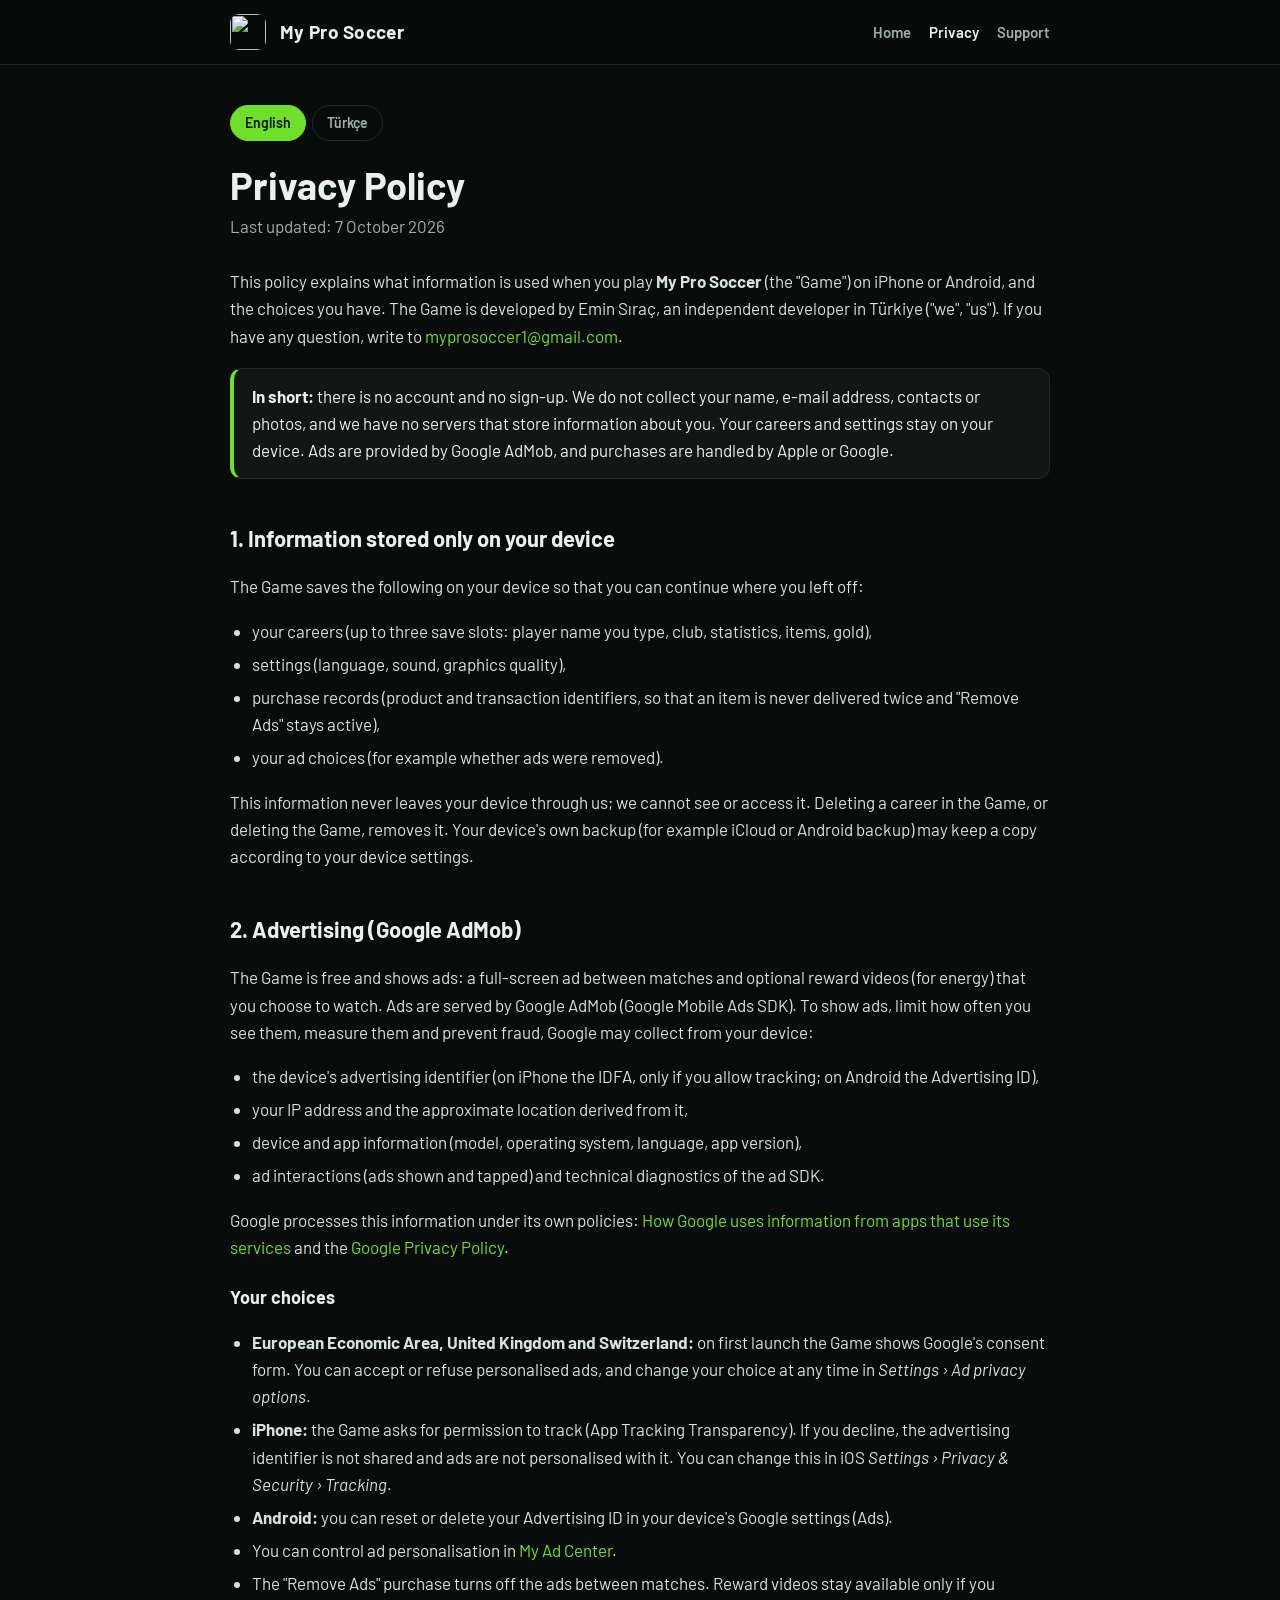
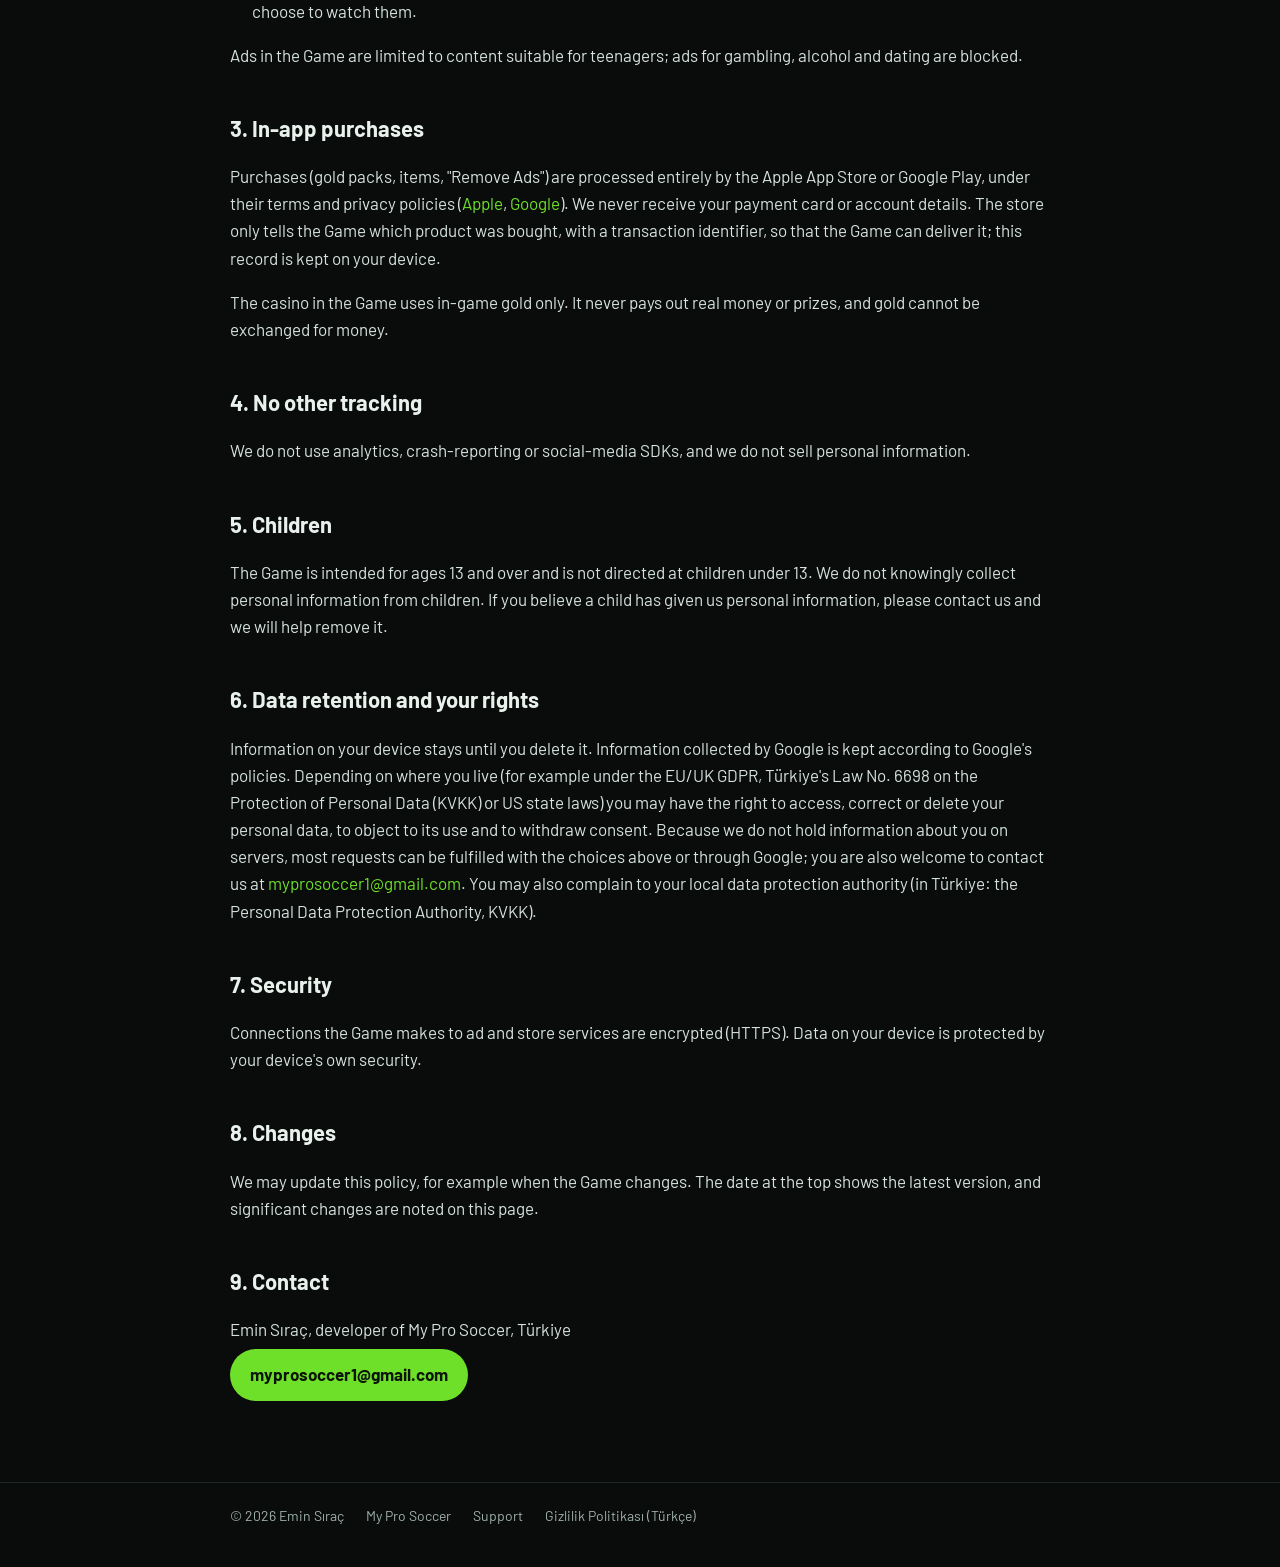
==== privacy.html @ 1764d3f1 "Site: home, privacy policy, support (EN/TR), app-ads.txt" ====
<!doctype html>
<html lang="en">
<head>
<meta charset="utf-8">
<meta name="viewport" content="width=device-width, initial-scale=1">
<title>Privacy Policy · My Pro Soccer</title>
<meta name="description" content="Privacy Policy of the mobile game My Pro Soccer.">
<link rel="icon" type="image/png" href="img/icon.png">
<link rel="apple-touch-icon" href="img/icon.png">
<link rel="preconnect" href="https://fonts.googleapis.com">
<link rel="preconnect" href="https://fonts.gstatic.com" crossorigin>
<link href="https://fonts.googleapis.com/css2?family=Barlow:wght@400;500;600;700&display=swap" rel="stylesheet">
<link rel="stylesheet" href="style.css">
</head>
<body>
<header class="top">
  <div class="wrap">
    <img src="img/icon.png" alt="">
    <span class="brand">My Pro Soccer</span>
    <nav>
      <a href="index.html">Home</a>
      <a href="privacy.html" class="on">Privacy</a>
      <a href="support.html">Support</a>
    </nav>
  </div>
</header>

<main>
  <article class="wrap">
    <div class="lang"><a href="privacy.html" class="on">English</a><a href="gizlilik.html">Türkçe</a></div>
    <h1>Privacy Policy</h1>
    <p class="date">Last updated: 7 October 2026</p>

    <p>This policy explains what information is used when you play <strong>My Pro Soccer</strong> (the "Game") on iPhone or Android, and the choices you have. The Game is developed by Emin Sıraç, an independent developer in Türkiye ("we", "us"). If you have any question, write to <a href="mailto:myprosoccer1@gmail.com">myprosoccer1@gmail.com</a>.</p>

    <div class="note"><strong>In short:</strong> there is no account and no sign-up. We do not collect your name, e-mail address, contacts or photos, and we have no servers that store information about you. Your careers and settings stay on your device. Ads are provided by Google AdMob, and purchases are handled by Apple or Google.</div>

    <h2>1. Information stored only on your device</h2>
    <p>The Game saves the following on your device so that you can continue where you left off:</p>
    <ul>
      <li>your careers (up to three save slots: player name you type, club, statistics, items, gold),</li>
      <li>settings (language, sound, graphics quality),</li>
      <li>purchase records (product and transaction identifiers, so that an item is never delivered twice and "Remove Ads" stays active),</li>
      <li>your ad choices (for example whether ads were removed).</li>
    </ul>
    <p>This information never leaves your device through us; we cannot see or access it. Deleting a career in the Game, or deleting the Game, removes it. Your device's own backup (for example iCloud or Android backup) may keep a copy according to your device settings.</p>

    <h2>2. Advertising (Google AdMob)</h2>
    <p>The Game is free and shows ads: a full-screen ad between matches and optional reward videos (for energy) that you choose to watch. Ads are served by Google AdMob (Google Mobile Ads SDK). To show ads, limit how often you see them, measure them and prevent fraud, Google may collect from your device:</p>
    <ul>
      <li>the device's advertising identifier (on iPhone the IDFA, only if you allow tracking; on Android the Advertising ID),</li>
      <li>your IP address and the approximate location derived from it,</li>
      <li>device and app information (model, operating system, language, app version),</li>
      <li>ad interactions (ads shown and tapped) and technical diagnostics of the ad SDK.</li>
    </ul>
    <p>Google processes this information under its own policies: <a href="https://policies.google.com/technologies/partner-sites" rel="noopener">How Google uses information from apps that use its services</a> and the <a href="https://policies.google.com/privacy" rel="noopener">Google Privacy Policy</a>.</p>
    <h3>Your choices</h3>
    <ul>
      <li><strong>European Economic Area, United Kingdom and Switzerland:</strong> on first launch the Game shows Google's consent form. You can accept or refuse personalised ads, and change your choice at any time in <em>Settings › Ad privacy options</em>.</li>
      <li><strong>iPhone:</strong> the Game asks for permission to track (App Tracking Transparency). If you decline, the advertising identifier is not shared and ads are not personalised with it. You can change this in iOS <em>Settings › Privacy &amp; Security › Tracking</em>.</li>
      <li><strong>Android:</strong> you can reset or delete your Advertising ID in your device's Google settings (Ads).</li>
      <li>You can control ad personalisation in <a href="https://myadcenter.google.com" rel="noopener">My Ad Center</a>.</li>
      <li>The "Remove Ads" purchase turns off the ads between matches. Reward videos stay available only if you choose to watch them.</li>
    </ul>
    <p>Ads in the Game are limited to content suitable for teenagers; ads for gambling, alcohol and dating are blocked.</p>

    <h2>3. In-app purchases</h2>
    <p>Purchases (gold packs, items, "Remove Ads") are processed entirely by the Apple App Store or Google Play, under their terms and privacy policies (<a href="https://www.apple.com/legal/privacy/" rel="noopener">Apple</a>, <a href="https://policies.google.com/privacy" rel="noopener">Google</a>). We never receive your payment card or account details. The store only tells the Game which product was bought, with a transaction identifier, so that the Game can deliver it; this record is kept on your device.</p>
    <p>The casino in the Game uses in-game gold only. It never pays out real money or prizes, and gold cannot be exchanged for money.</p>

    <h2>4. No other tracking</h2>
    <p>We do not use analytics, crash-reporting or social-media SDKs, and we do not sell personal information.</p>

    <h2>5. Children</h2>
    <p>The Game is intended for ages 13 and over and is not directed at children under 13. We do not knowingly collect personal information from children. If you believe a child has given us personal information, please contact us and we will help remove it.</p>

    <h2>6. Data retention and your rights</h2>
    <p>Information on your device stays until you delete it. Information collected by Google is kept according to Google's policies. Depending on where you live (for example under the EU/UK GDPR, Türkiye's Law No. 6698 on the Protection of Personal Data (KVKK) or US state laws) you may have the right to access, correct or delete your personal data, to object to its use and to withdraw consent. Because we do not hold information about you on servers, most requests can be fulfilled with the choices above or through Google; you are also welcome to contact us at <a href="mailto:myprosoccer1@gmail.com">myprosoccer1@gmail.com</a>. You may also complain to your local data protection authority (in Türkiye: the Personal Data Protection Authority, KVKK).</p>

    <h2>7. Security</h2>
    <p>Connections the Game makes to ad and store services are encrypted (HTTPS). Data on your device is protected by your device's own security.</p>

    <h2>8. Changes</h2>
    <p>We may update this policy, for example when the Game changes. The date at the top shows the latest version, and significant changes are noted on this page.</p>

    <h2>9. Contact</h2>
    <p>Emin Sıraç, developer of My Pro Soccer, Türkiye<br>
    <a class="mail" href="mailto:myprosoccer1@gmail.com">myprosoccer1@gmail.com</a></p>
  </article>
</main>

<footer>
  <div class="wrap">
    <span>© 2026 Emin Sıraç</span>
    <a href="index.html">My Pro Soccer</a>
    <a href="support.html">Support</a>
    <a href="gizlilik.html">Gizlilik Politikası (Türkçe)</a>
  </div>
</footer>
</body>
</html>
---- style.css ----
:root {
  --bg: #090c0b;
  --panel: #111715;
  --line: #1f2a26;
  --text: #e9f1ec;
  --muted: #9fb0a8;
  --accent: #6ee02a;
  --accent-ink: #0b1406;
  --radius: 18px;
}
* { box-sizing: border-box; }
html { -webkit-text-size-adjust: 100%; }
body {
  margin: 0;
  background: var(--bg);
  color: var(--text);
  font: 17px/1.6 "Barlow", system-ui, -apple-system, "Segoe UI", Roboto, sans-serif;
}
a { color: var(--accent); text-decoration: none; }
a:hover { text-decoration: underline; }
.wrap { max-width: 860px; margin: 0 auto; padding: 0 20px; }

header.top {
  position: sticky; top: 0; z-index: 5;
  background: rgba(9, 12, 11, .88);
  backdrop-filter: blur(10px);
  border-bottom: 1px solid var(--line);
}
header.top .wrap { display: flex; align-items: center; gap: 14px; height: 64px; }
header.top img { width: 36px; height: 36px; border-radius: 9px; }
header.top .brand { font-weight: 700; font-size: 19px; color: var(--text); letter-spacing: .3px; }
header.top nav { margin-left: auto; display: flex; gap: 18px; font-weight: 600; font-size: 15px; }
header.top nav a { color: var(--muted); }
header.top nav a.on, header.top nav a:hover { color: var(--text); text-decoration: none; }

.hero {
  position: relative; overflow: hidden;
  background: #050807 url("img/hero.jpg") center 35% / cover no-repeat;
  border-bottom: 1px solid var(--line);
}
.hero::after {
  content: ""; position: absolute; inset: 0;
  background: linear-gradient(180deg, rgba(9,12,11,.15) 0%, rgba(9,12,11,.55) 55%, var(--bg) 100%);
}
.hero .wrap { position: relative; z-index: 1; text-align: center; padding: 56px 20px 64px; }
.hero img.logo { width: min(320px, 70vw); height: auto; filter: drop-shadow(0 12px 36px rgba(110, 224, 42, .25)); }
.hero h1 { margin: 18px 0 6px; font-size: clamp(28px, 6vw, 44px); line-height: 1.15; }
.hero p.lead { margin: 0 auto; max-width: 560px; color: #cfdcd5; font-size: 19px; }
.badges { display: flex; justify-content: center; gap: 12px; flex-wrap: wrap; margin-top: 28px; }
.badge {
  display: inline-flex; align-items: center; gap: 10px;
  padding: 12px 20px; border-radius: 999px;
  background: var(--panel); border: 1px solid var(--line);
  color: var(--text); font-weight: 600;
}
.badge small { color: var(--muted); font-weight: 500; }

main { padding: 40px 0 64px; }
.grid { display: grid; grid-template-columns: repeat(auto-fit, minmax(230px, 1fr)); gap: 16px; }
.card {
  background: var(--panel); border: 1px solid var(--line); border-radius: var(--radius);
  padding: 20px 22px;
}
.card h3 { margin: 0 0 6px; font-size: 19px; }
.card p { margin: 0; color: var(--muted); font-size: 16px; }

article h1 { font-size: clamp(28px, 5vw, 38px); line-height: 1.2; margin: 0 0 4px; }
article .date { color: var(--muted); margin: 0 0 28px; }
article h2 { font-size: 22px; margin: 36px 0 10px; padding-top: 6px; }
article h3 { font-size: 18px; margin: 22px 0 6px; }
article p, article li { color: #d6e2dc; }
article ul { padding-left: 22px; }
article li { margin: 6px 0; }
.note {
  background: var(--panel); border: 1px solid var(--line); border-left: 4px solid var(--accent);
  border-radius: 12px; padding: 14px 18px; margin: 18px 0;
}
.lang { display: inline-flex; gap: 6px; margin: 0 0 22px; }
.lang a {
  padding: 6px 14px; border-radius: 999px; border: 1px solid var(--line);
  color: var(--muted); font-weight: 600; font-size: 14px;
}
.lang a.on { background: var(--accent); border-color: var(--accent); color: var(--accent-ink); }
.mail {
  display: inline-block; margin-top: 6px; padding: 12px 20px; border-radius: 999px;
  background: var(--accent); color: var(--accent-ink); font-weight: 700;
}
.mail:hover { text-decoration: none; filter: brightness(1.08); }
details { background: var(--panel); border: 1px solid var(--line); border-radius: 14px; padding: 14px 18px; margin: 10px 0; }
details summary { cursor: pointer; font-weight: 600; color: var(--text); }
details p { margin: 10px 0 2px; }

footer { border-top: 1px solid var(--line); color: var(--muted); font-size: 14px; }
footer .wrap { padding: 22px 20px 40px; display: flex; flex-wrap: wrap; gap: 8px 22px; }
footer a { color: var(--muted); }

@media (max-width: 520px) {
  header.top nav { gap: 12px; font-size: 14px; }
  header.top .brand { display: none; }
}
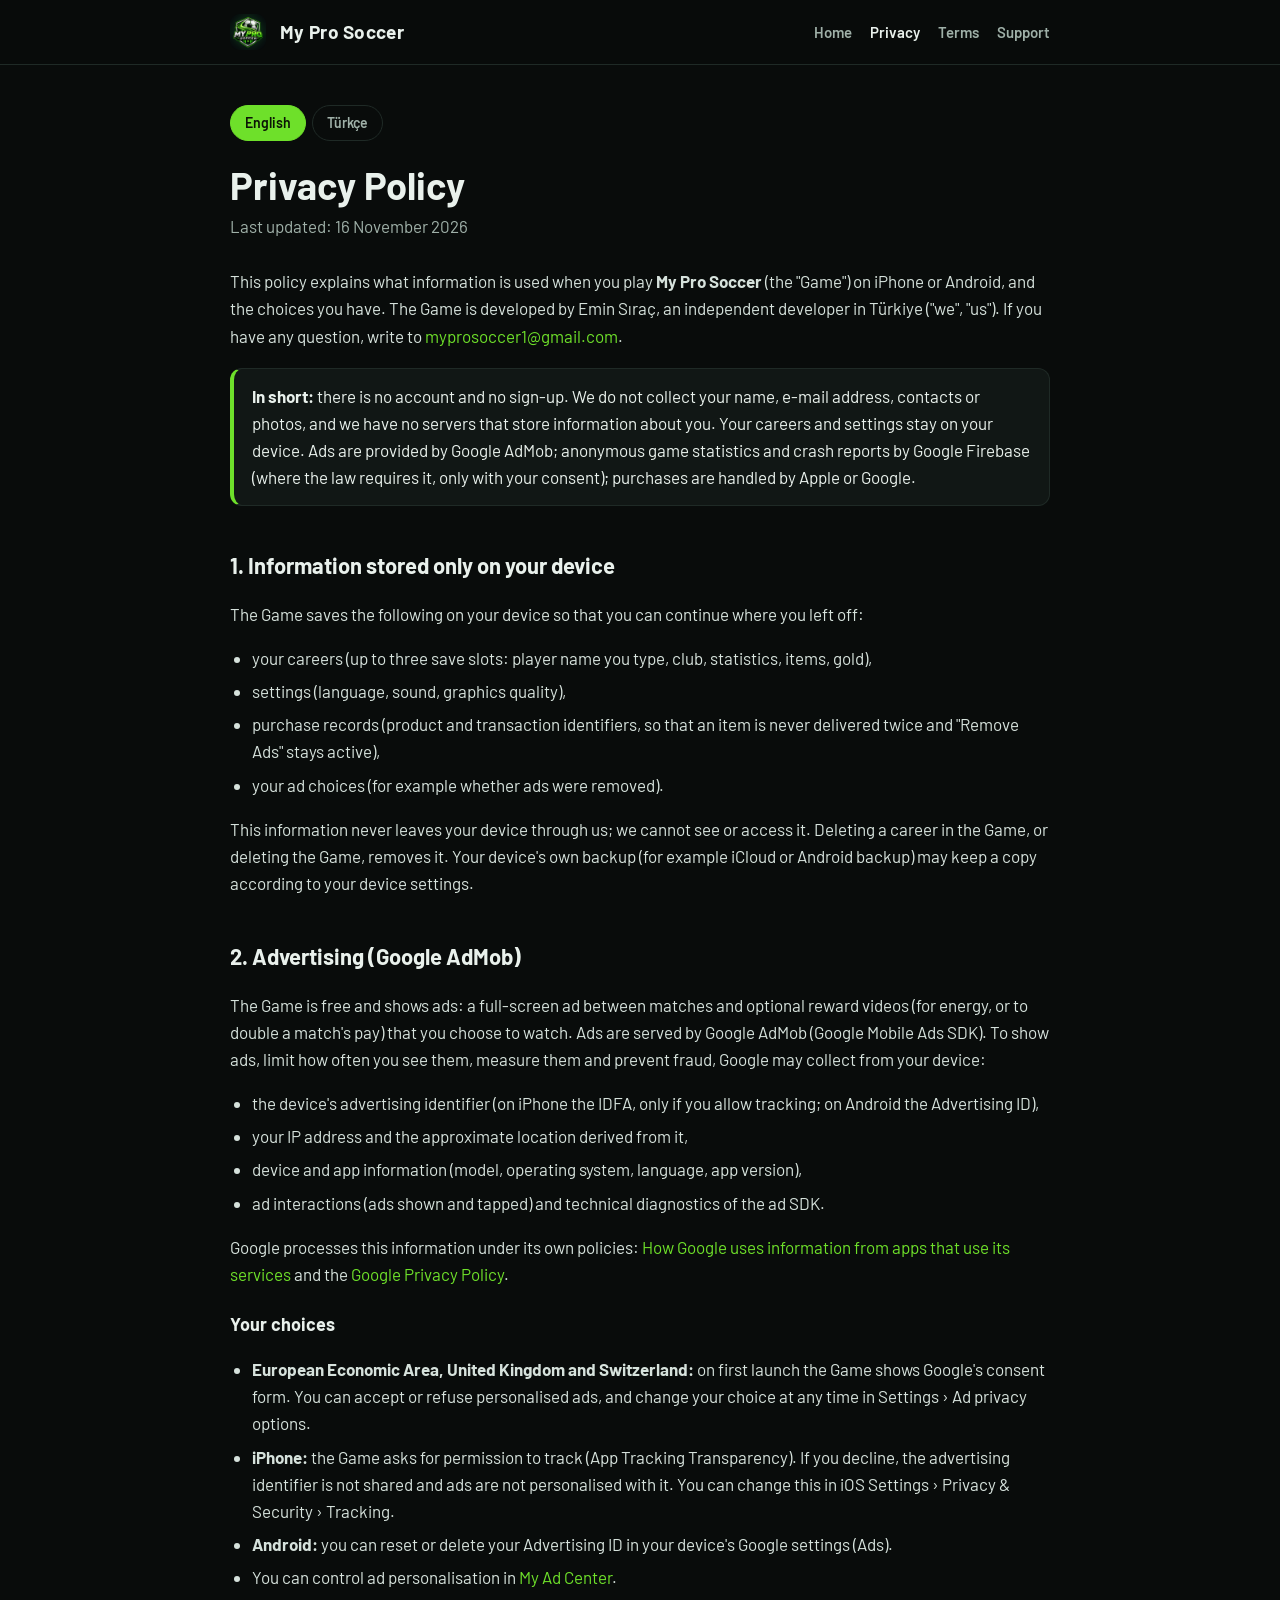
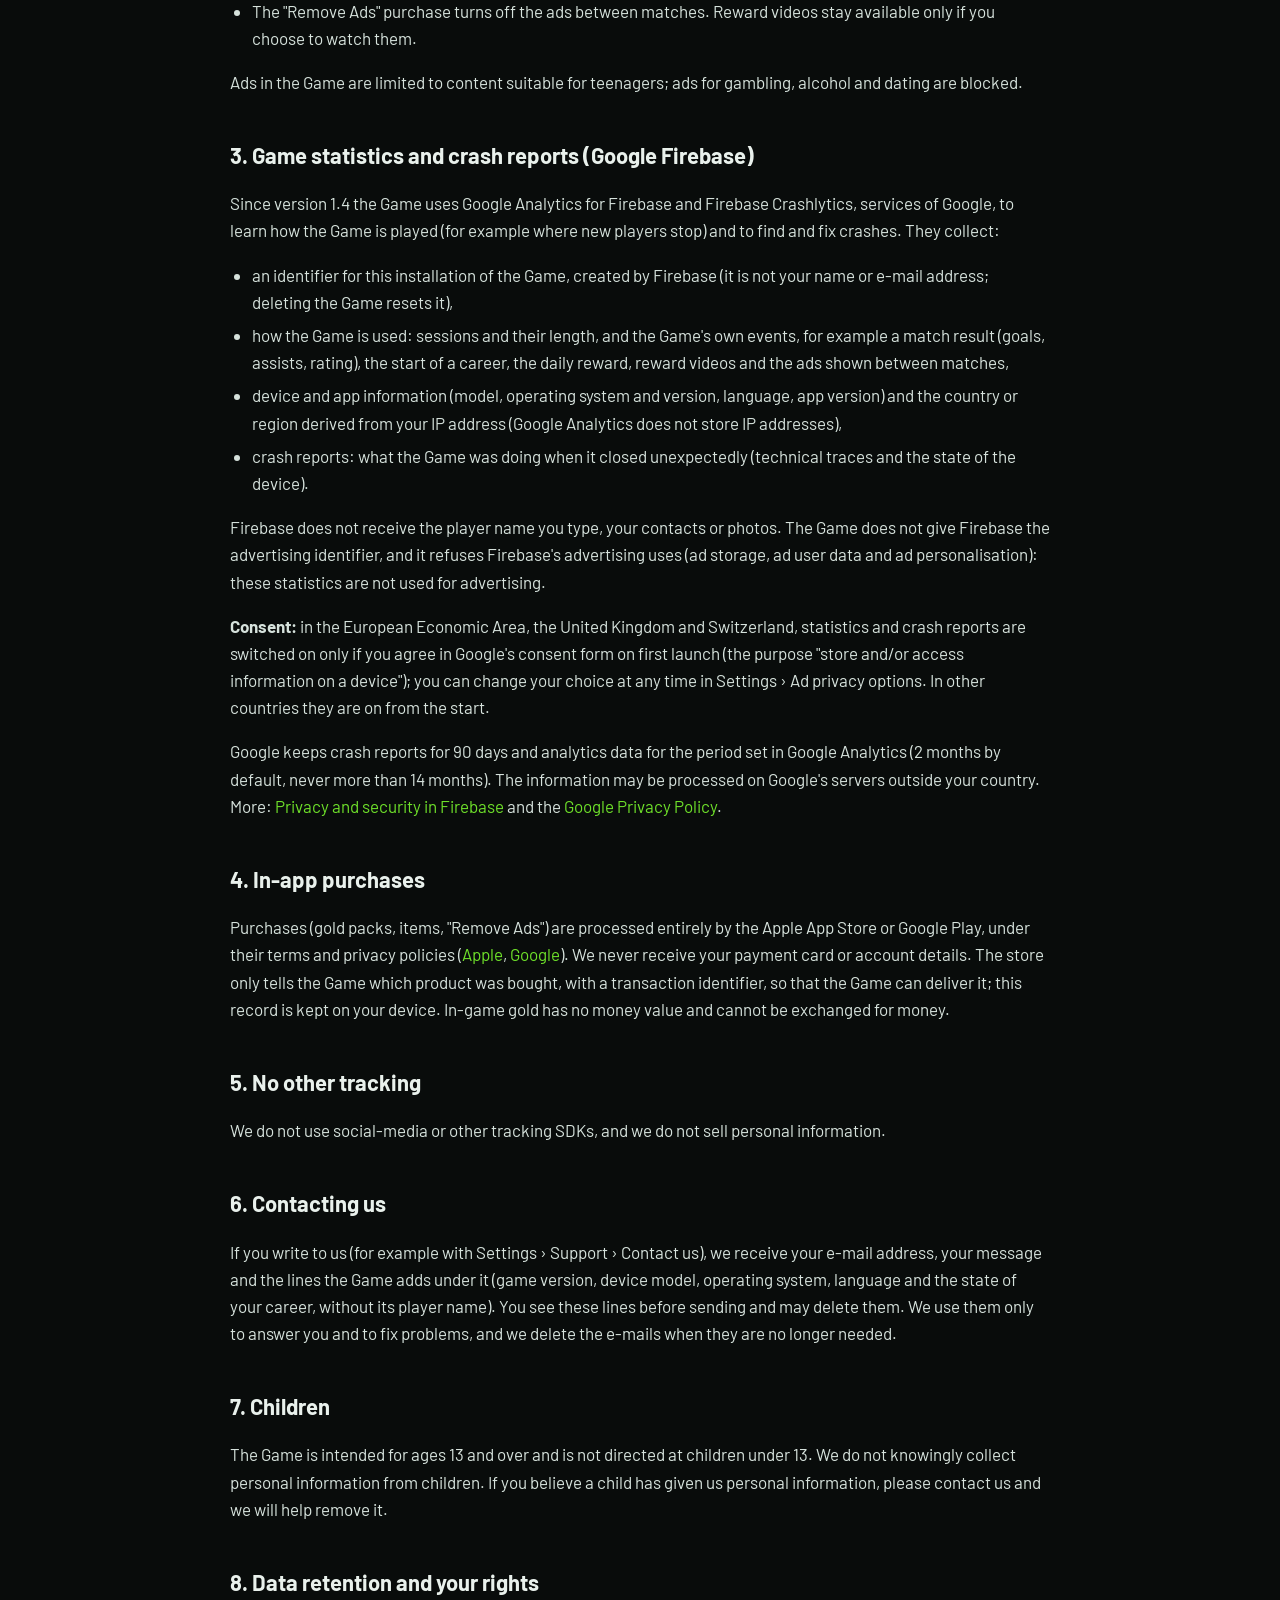
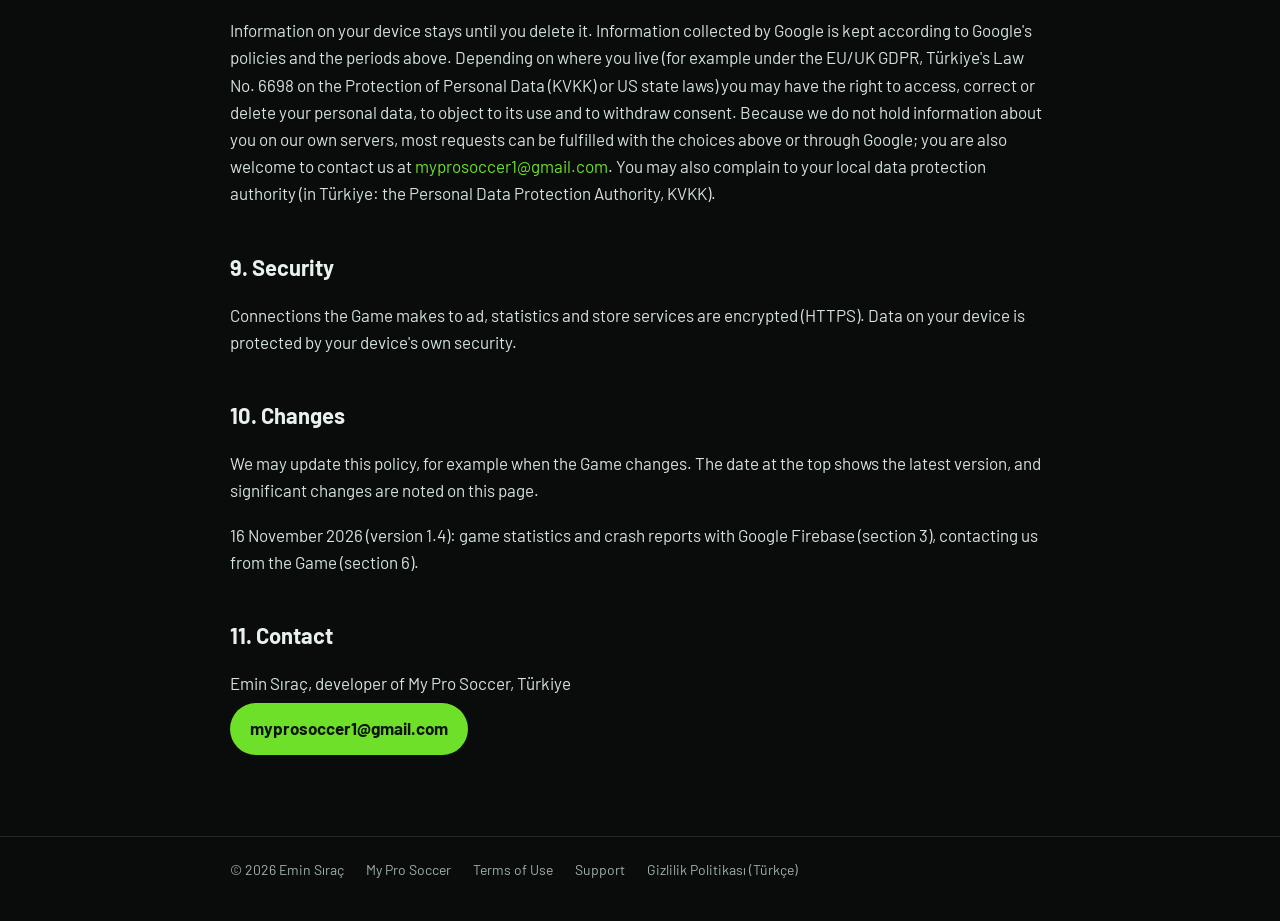
==== commit 6c43ba3a: "1.4: gizlilik politikasina Firebase, kullanim sartlari sayfalari, surum.json" ====
--- a/privacy.html
+++ b/privacy.html
@@ -1,11 +1,10 @@
-<!doctype html>
+<!DOCTYPE html>
 <html lang="en">
 <head>
 <meta charset="utf-8">
 <meta name="viewport" content="width=device-width, initial-scale=1">
 <title>Privacy Policy · My Pro Soccer</title>
 <meta name="description" content="Privacy Policy of the mobile game My Pro Soccer.">
-<link rel="icon" type="image/png" href="img/icon.png">
 <link rel="apple-touch-icon" href="img/icon.png">
 <link rel="preconnect" href="https://fonts.googleapis.com">
 <link rel="preconnect" href="https://fonts.gstatic.com" crossorigin>
@@ -15,25 +14,23 @@
 <body>
 <header class="top">
   <div class="wrap">
-    <img src="img/icon.png" alt="">
+    <img src="img/icon.png" alt="My Pro Soccer">
     <span class="brand">My Pro Soccer</span>
     <nav>
       <a href="index.html">Home</a>
       <a href="privacy.html" class="on">Privacy</a>
+      <a href="terms.html">Terms</a>
       <a href="support.html">Support</a>
     </nav>
   </div>
 </header>
-
 <main>
   <article class="wrap">
     <div class="lang"><a href="privacy.html" class="on">English</a><a href="gizlilik.html">Türkçe</a></div>
     <h1>Privacy Policy</h1>
-    <p class="date">Last updated: 7 October 2026</p>
-
+    <p class="date">Last updated: 16 November 2026</p>
     <p>This policy explains what information is used when you play <strong>My Pro Soccer</strong> (the "Game") on iPhone or Android, and the choices you have. The Game is developed by Emin Sıraç, an independent developer in Türkiye ("we", "us"). If you have any question, write to <a href="mailto:myprosoccer1@gmail.com">myprosoccer1@gmail.com</a>.</p>
-
-    <div class="note"><strong>In short:</strong> there is no account and no sign-up. We do not collect your name, e-mail address, contacts or photos, and we have no servers that store information about you. Your careers and settings stay on your device. Ads are provided by Google AdMob, and purchases are handled by Apple or Google.</div>
+    <div class="note"><strong>In short:</strong> there is no account and no sign-up. We do not collect your name, e-mail address, contacts or photos, and we have no servers that store information about you. Your careers and settings stay on your device. Ads are provided by Google AdMob; anonymous game statistics and crash reports by Google Firebase (where the law requires it, only with your consent); purchases are handled by Apple or Google.</div>
 
     <h2>1. Information stored only on your device</h2>
     <p>The Game saves the following on your device so that you can continue where you left off:</p>
@@ -46,53 +43,68 @@
     <p>This information never leaves your device through us; we cannot see or access it. Deleting a career in the Game, or deleting the Game, removes it. Your device's own backup (for example iCloud or Android backup) may keep a copy according to your device settings.</p>
 
     <h2>2. Advertising (Google AdMob)</h2>
-    <p>The Game is free and shows ads: a full-screen ad between matches and optional reward videos (for energy) that you choose to watch. Ads are served by Google AdMob (Google Mobile Ads SDK). To show ads, limit how often you see them, measure them and prevent fraud, Google may collect from your device:</p>
+    <p>The Game is free and shows ads: a full-screen ad between matches and optional reward videos (for energy, or to double a match's pay) that you choose to watch. Ads are served by Google AdMob (Google Mobile Ads SDK). To show ads, limit how often you see them, measure them and prevent fraud, Google may collect from your device:</p>
     <ul>
       <li>the device's advertising identifier (on iPhone the IDFA, only if you allow tracking; on Android the Advertising ID),</li>
       <li>your IP address and the approximate location derived from it,</li>
       <li>device and app information (model, operating system, language, app version),</li>
       <li>ad interactions (ads shown and tapped) and technical diagnostics of the ad SDK.</li>
     </ul>
-    <p>Google processes this information under its own policies: <a href="https://policies.google.com/technologies/partner-sites" rel="noopener">How Google uses information from apps that use its services</a> and the <a href="https://policies.google.com/privacy" rel="noopener">Google Privacy Policy</a>.</p>
+    <p>Google processes this information under its own policies: <a href="https://policies.google.com/technologies/partner-sites">How Google uses information from apps that use its services</a> and the <a href="https://policies.google.com/privacy">Google Privacy Policy</a>.</p>
     <h3>Your choices</h3>
     <ul>
-      <li><strong>European Economic Area, United Kingdom and Switzerland:</strong> on first launch the Game shows Google's consent form. You can accept or refuse personalised ads, and change your choice at any time in <em>Settings › Ad privacy options</em>.</li>
-      <li><strong>iPhone:</strong> the Game asks for permission to track (App Tracking Transparency). If you decline, the advertising identifier is not shared and ads are not personalised with it. You can change this in iOS <em>Settings › Privacy &amp; Security › Tracking</em>.</li>
+      <li><strong>European Economic Area, United Kingdom and Switzerland:</strong> on first launch the Game shows Google's consent form. You can accept or refuse personalised ads, and change your choice at any time in Settings › Ad privacy options.</li>
+      <li><strong>iPhone:</strong> the Game asks for permission to track (App Tracking Transparency). If you decline, the advertising identifier is not shared and ads are not personalised with it. You can change this in iOS Settings › Privacy &amp; Security › Tracking.</li>
       <li><strong>Android:</strong> you can reset or delete your Advertising ID in your device's Google settings (Ads).</li>
-      <li>You can control ad personalisation in <a href="https://myadcenter.google.com" rel="noopener">My Ad Center</a>.</li>
+      <li>You can control ad personalisation in <a href="https://myadcenter.google.com/">My Ad Center</a>.</li>
       <li>The "Remove Ads" purchase turns off the ads between matches. Reward videos stay available only if you choose to watch them.</li>
     </ul>
     <p>Ads in the Game are limited to content suitable for teenagers; ads for gambling, alcohol and dating are blocked.</p>
 
-    <h2>3. In-app purchases</h2>
-    <p>Purchases (gold packs, items, "Remove Ads") are processed entirely by the Apple App Store or Google Play, under their terms and privacy policies (<a href="https://www.apple.com/legal/privacy/" rel="noopener">Apple</a>, <a href="https://policies.google.com/privacy" rel="noopener">Google</a>). We never receive your payment card or account details. The store only tells the Game which product was bought, with a transaction identifier, so that the Game can deliver it; this record is kept on your device.</p>
-    <p>The casino in the Game uses in-game gold only. It never pays out real money or prizes, and gold cannot be exchanged for money.</p>
+    <h2>3. Game statistics and crash reports (Google Firebase)</h2>
+    <p>Since version 1.4 the Game uses Google Analytics for Firebase and Firebase Crashlytics, services of Google, to learn how the Game is played (for example where new players stop) and to find and fix crashes. They collect:</p>
+    <ul>
+      <li>an identifier for this installation of the Game, created by Firebase (it is not your name or e-mail address; deleting the Game resets it),</li>
+      <li>how the Game is used: sessions and their length, and the Game's own events, for example a match result (goals, assists, rating), the start of a career, the daily reward, reward videos and the ads shown between matches,</li>
+      <li>device and app information (model, operating system and version, language, app version) and the country or region derived from your IP address (Google Analytics does not store IP addresses),</li>
+      <li>crash reports: what the Game was doing when it closed unexpectedly (technical traces and the state of the device).</li>
+    </ul>
+    <p>Firebase does not receive the player name you type, your contacts or photos. The Game does not give Firebase the advertising identifier, and it refuses Firebase's advertising uses (ad storage, ad user data and ad personalisation): these statistics are not used for advertising.</p>
+    <p><strong>Consent:</strong> in the European Economic Area, the United Kingdom and Switzerland, statistics and crash reports are switched on only if you agree in Google's consent form on first launch (the purpose "store and/or access information on a device"); you can change your choice at any time in Settings › Ad privacy options. In other countries they are on from the start.</p>
+    <p>Google keeps crash reports for 90 days and analytics data for the period set in Google Analytics (2 months by default, never more than 14 months). The information may be processed on Google's servers outside your country. More: <a href="https://firebase.google.com/support/privacy">Privacy and security in Firebase</a> and the <a href="https://policies.google.com/privacy">Google Privacy Policy</a>.</p>
 
-    <h2>4. No other tracking</h2>
-    <p>We do not use analytics, crash-reporting or social-media SDKs, and we do not sell personal information.</p>
+    <h2>4. In-app purchases</h2>
+    <p>Purchases (gold packs, items, "Remove Ads") are processed entirely by the Apple App Store or Google Play, under their terms and privacy policies (<a href="https://www.apple.com/legal/privacy/">Apple</a>, <a href="https://policies.google.com/privacy">Google</a>). We never receive your payment card or account details. The store only tells the Game which product was bought, with a transaction identifier, so that the Game can deliver it; this record is kept on your device. In-game gold has no money value and cannot be exchanged for money.</p>
 
-    <h2>5. Children</h2>
+    <h2>5. No other tracking</h2>
+    <p>We do not use social-media or other tracking SDKs, and we do not sell personal information.</p>
+
+    <h2>6. Contacting us</h2>
+    <p>If you write to us (for example with Settings › Support › Contact us), we receive your e-mail address, your message and the lines the Game adds under it (game version, device model, operating system, language and the state of your career, without its player name). You see these lines before sending and may delete them. We use them only to answer you and to fix problems, and we delete the e-mails when they are no longer needed.</p>
+
+    <h2>7. Children</h2>
     <p>The Game is intended for ages 13 and over and is not directed at children under 13. We do not knowingly collect personal information from children. If you believe a child has given us personal information, please contact us and we will help remove it.</p>
 
-    <h2>6. Data retention and your rights</h2>
-    <p>Information on your device stays until you delete it. Information collected by Google is kept according to Google's policies. Depending on where you live (for example under the EU/UK GDPR, Türkiye's Law No. 6698 on the Protection of Personal Data (KVKK) or US state laws) you may have the right to access, correct or delete your personal data, to object to its use and to withdraw consent. Because we do not hold information about you on servers, most requests can be fulfilled with the choices above or through Google; you are also welcome to contact us at <a href="mailto:myprosoccer1@gmail.com">myprosoccer1@gmail.com</a>. You may also complain to your local data protection authority (in Türkiye: the Personal Data Protection Authority, KVKK).</p>
+    <h2>8. Data retention and your rights</h2>
+    <p>Information on your device stays until you delete it. Information collected by Google is kept according to Google's policies and the periods above. Depending on where you live (for example under the EU/UK GDPR, Türkiye's Law No. 6698 on the Protection of Personal Data (KVKK) or US state laws) you may have the right to access, correct or delete your personal data, to object to its use and to withdraw consent. Because we do not hold information about you on our own servers, most requests can be fulfilled with the choices above or through Google; you are also welcome to contact us at <a href="mailto:myprosoccer1@gmail.com">myprosoccer1@gmail.com</a>. You may also complain to your local data protection authority (in Türkiye: the Personal Data Protection Authority, KVKK).</p>
 
-    <h2>7. Security</h2>
-    <p>Connections the Game makes to ad and store services are encrypted (HTTPS). Data on your device is protected by your device's own security.</p>
+    <h2>9. Security</h2>
+    <p>Connections the Game makes to ad, statistics and store services are encrypted (HTTPS). Data on your device is protected by your device's own security.</p>
 
-    <h2>8. Changes</h2>
+    <h2>10. Changes</h2>
     <p>We may update this policy, for example when the Game changes. The date at the top shows the latest version, and significant changes are noted on this page.</p>
+    <p>16 November 2026 (version 1.4): game statistics and crash reports with Google Firebase (section 3), contacting us from the Game (section 6).</p>
 
-    <h2>9. Contact</h2>
+    <h2>11. Contact</h2>
     <p>Emin Sıraç, developer of My Pro Soccer, Türkiye<br>
     <a class="mail" href="mailto:myprosoccer1@gmail.com">myprosoccer1@gmail.com</a></p>
   </article>
 </main>
-
 <footer>
   <div class="wrap">
     <span>© 2026 Emin Sıraç</span>
     <a href="index.html">My Pro Soccer</a>
+    <a href="terms.html">Terms of Use</a>
     <a href="support.html">Support</a>
     <a href="gizlilik.html">Gizlilik Politikası (Türkçe)</a>
   </div>
